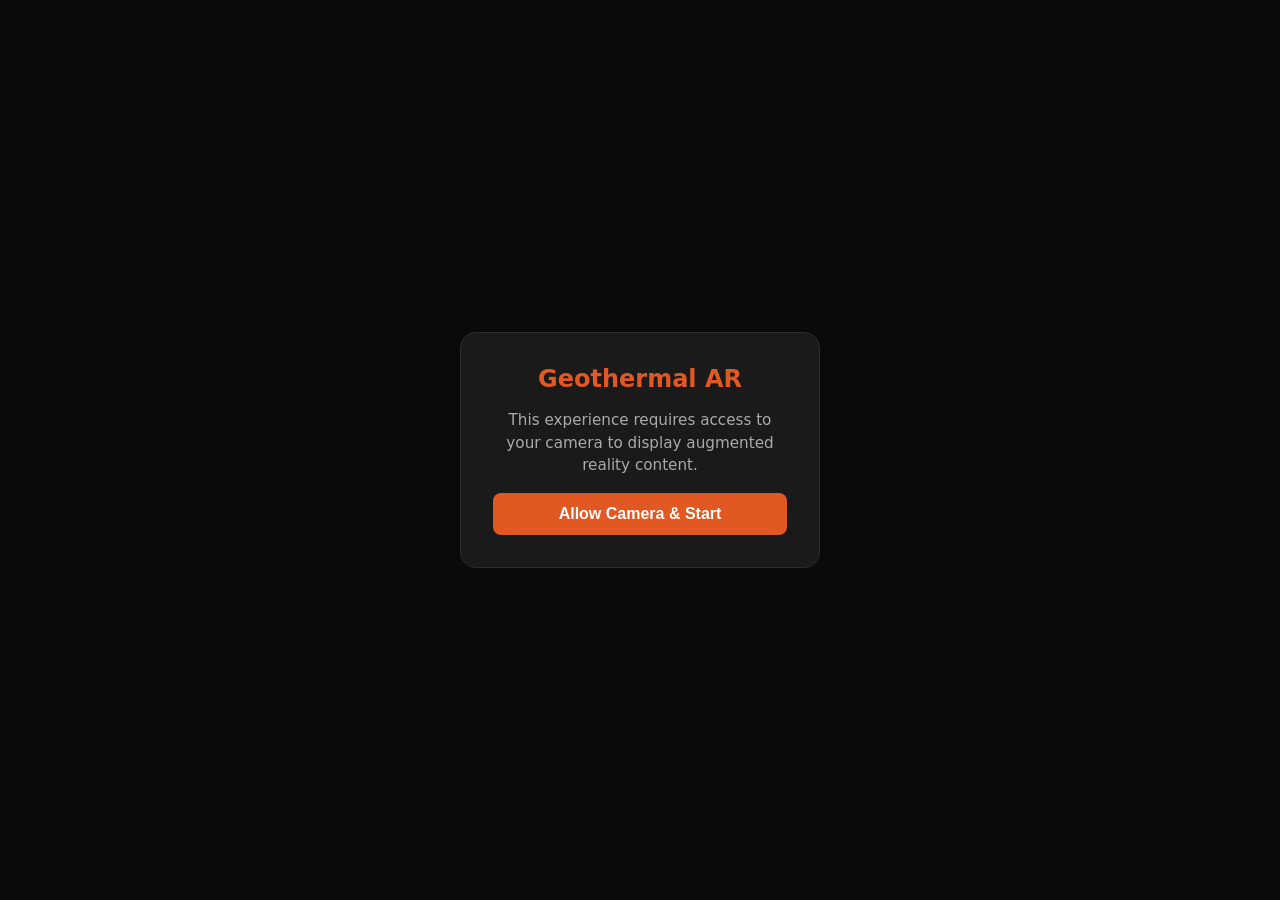
==== public/index.html @ 64436990 "Completed a simple UI and functionality for camera usage" ====
<!DOCTYPE html>
<html lang="en">
<head>
  <meta charset="UTF-8" />
  <meta name="viewport" content="width=device-width, initial-scale=1.0" />
  <title>Geothermal AR</title>
  <link rel="stylesheet" href="styles.css" />
</head>
<body>
  <div id="permission-screen">
    <div class="permission-card">
      <h1>Geothermal AR</h1>
      <p>This experience requires access to your camera to display augmented reality content.</p>
      <button id="start-btn">Allow Camera &amp; Start</button>
    </div>
  </div>

  <div id="ar-container" class="hidden">
    <div id="loader" class="hidden">
      <div class="spinner"></div>
      <p>Loading AR scene…</p>
    </div>

    <!-- AR.js scene is injected by scene.js after permission is granted -->
  </div>

  <script type="module" src="scene.js"></script>
</body>
</html>
---- public/styles.css ----
*, *::before, *::after {
  box-sizing: border-box;
  margin: 0;
  padding: 0;
}

body {
  font-family: system-ui, sans-serif;
  background: #0a0a0a;
  color: #f0f0f0;
  height: 100dvh;
  overflow: hidden;
}

.hidden {
  display: none !important;
}

/* ── Permission screen ── */
#permission-screen {
  display: flex;
  align-items: center;
  justify-content: center;
  height: 100dvh;
  padding: 1.5rem;
}

.permission-card {
  background: #1a1a1a;
  border: 1px solid #2e2e2e;
  border-radius: 1rem;
  padding: 2rem;
  max-width: 360px;
  text-align: center;
  display: flex;
  flex-direction: column;
  gap: 1rem;
}

.permission-card h1 {
  font-size: 1.5rem;
  font-weight: 700;
  color: #e25822;
}

.permission-card p {
  font-size: 0.95rem;
  line-height: 1.5;
  color: #aaa;
}

#start-btn {
  background: #e25822;
  color: #fff;
  border: none;
  border-radius: 0.5rem;
  padding: 0.75rem 1.5rem;
  font-size: 1rem;
  font-weight: 600;
  cursor: pointer;
  transition: background 0.2s;
}

#start-btn:hover {
  background: #c94d1a;
}

/* ── AR container ── */
#ar-container {
  position: relative;
  width: 100%;
  height: 100dvh;
}

#ar-container a-scene {
  width: 100%;
  height: 100%;
}

/* ── Loader overlay ── */
#loader {
  position: fixed;
  inset: 0;
  background: rgba(0, 0, 0, 0.7);
  display: flex;
  flex-direction: column;
  align-items: center;
  justify-content: center;
  gap: 1rem;
  z-index: 100;
}

.spinner {
  width: 48px;
  height: 48px;
  border: 4px solid #333;
  border-top-color: #e25822;
  border-radius: 50%;
  animation: spin 0.8s linear infinite;
}

@keyframes spin {
  to { transform: rotate(360deg); }
}
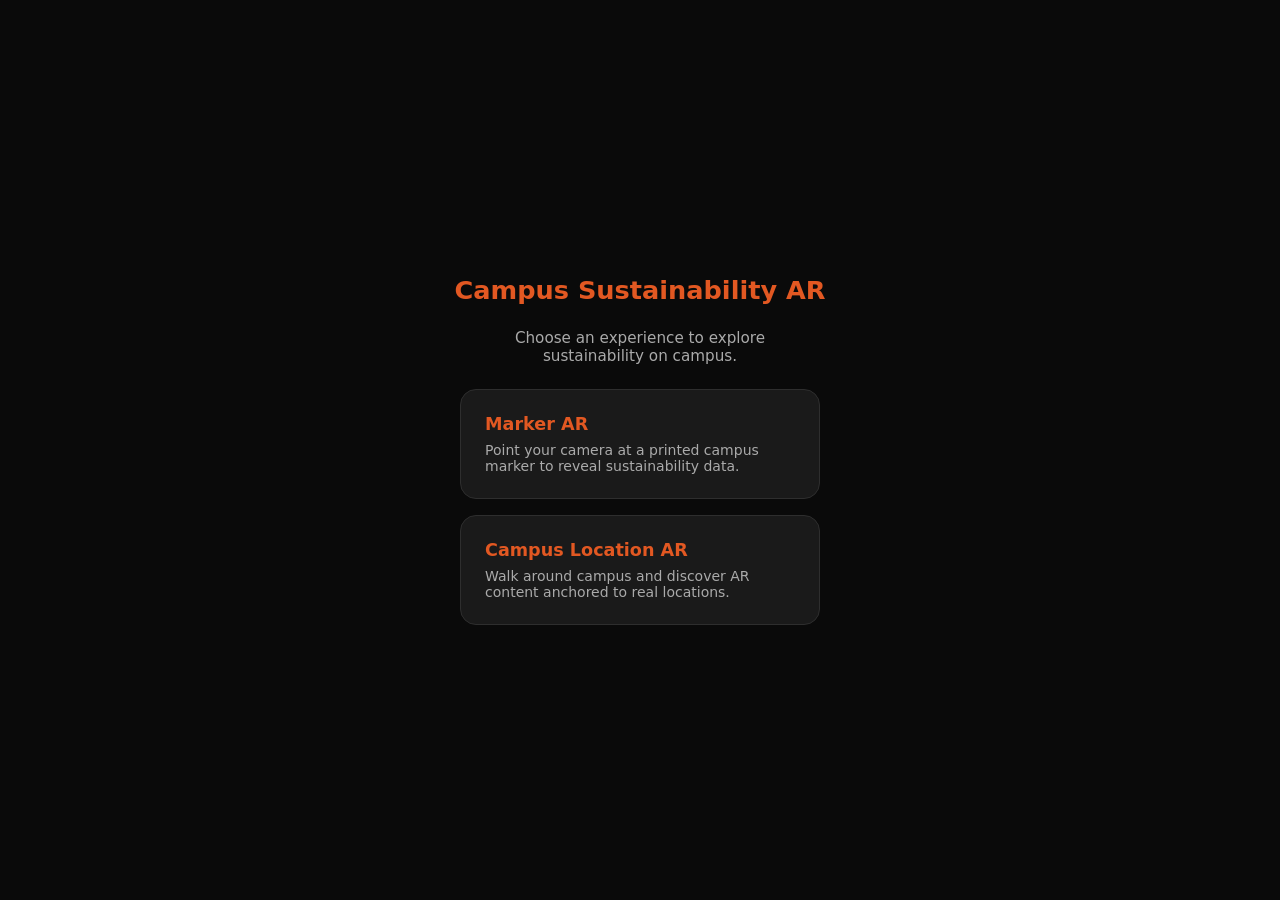
==== commit fa0a5b3c: "Set up the location AR feature" ====
--- a/public/index.html
+++ b/public/index.html
@@ -3,27 +3,87 @@
 <head>
   <meta charset="UTF-8" />
   <meta name="viewport" content="width=device-width, initial-scale=1.0" />
-  <title>Geothermal AR</title>
+  <title>Campus Sustainability AR</title>
   <link rel="stylesheet" href="styles.css" />
+  <style>
+    .home-screen {
+      display: flex;
+      flex-direction: column;
+      align-items: center;
+      justify-content: center;
+      height: 100dvh;
+      padding: 1.5rem;
+      gap: 1.5rem;
+    }
+
+    .home-screen h1 {
+      font-size: 1.6rem;
+      font-weight: 700;
+      color: #e25822;
+      text-align: center;
+    }
+
+    .home-screen p {
+      font-size: 0.95rem;
+      color: #aaa;
+      text-align: center;
+      max-width: 320px;
+    }
+
+    .experience-cards {
+      display: flex;
+      flex-direction: column;
+      gap: 1rem;
+      width: 100%;
+      max-width: 360px;
+    }
+
+    .experience-card {
+      background: #1a1a1a;
+      border: 1px solid #2e2e2e;
+      border-radius: 1rem;
+      padding: 1.5rem;
+      text-decoration: none;
+      color: #f0f0f0;
+      display: flex;
+      flex-direction: column;
+      gap: 0.5rem;
+      transition: border-color 0.2s;
+    }
+
+    .experience-card:hover {
+      border-color: #e25822;
+    }
+
+    .experience-card h2 {
+      font-size: 1.1rem;
+      font-weight: 600;
+      color: #e25822;
+    }
+
+    .experience-card p {
+      font-size: 0.875rem;
+      color: #aaa;
+      text-align: left;
+    }
+  </style>
 </head>
 <body>
-  <div id="permission-screen">
-    <div class="permission-card">
-      <h1>Geothermal AR</h1>
-      <p>This experience requires access to your camera to display augmented reality content.</p>
-      <button id="start-btn">Allow Camera &amp; Start</button>
+  <div class="home-screen">
+    <h1>Campus Sustainability AR</h1>
+    <p>Choose an experience to explore sustainability on campus.</p>
+
+    <div class="experience-cards">
+      <a href="marker/index.html" class="experience-card">
+        <h2>Marker AR</h2>
+        <p>Point your camera at a printed campus marker to reveal sustainability data.</p>
+      </a>
+
+      <a href="location/index.html" class="experience-card">
+        <h2>Campus Location AR</h2>
+        <p>Walk around campus and discover AR content anchored to real locations.</p>
+      </a>
     </div>
   </div>
-
-  <div id="ar-container" class="hidden">
-    <div id="loader" class="hidden">
-      <div class="spinner"></div>
-      <p>Loading AR scene…</p>
-    </div>
-
-    <!-- AR.js scene is injected by scene.js after permission is granted -->
-  </div>
-
-  <script type="module" src="scene.js"></script>
 </body>
 </html>
--- a/public/styles.css
+++ b/public/styles.css
@@ -77,6 +77,13 @@
   height: 100%;
 }
 
+/* AR.js camera feed — pinch zoom controlled via JS */
+video,
+.a-canvas {
+  transform-origin: center center;
+  transition: transform 0.05s linear;
+}
+
 /* ── Loader overlay ── */
 #loader {
   position: fixed;
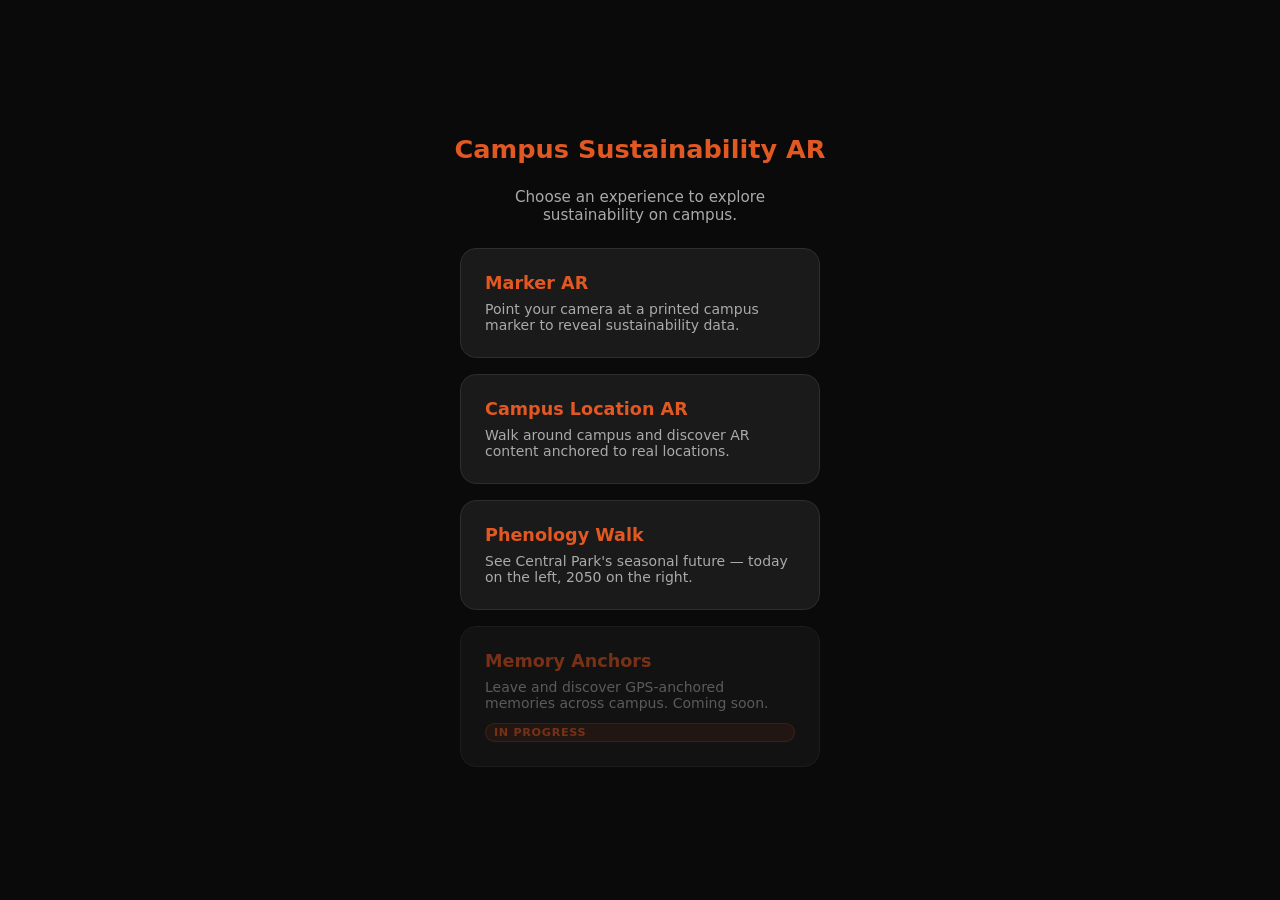
==== commit bb6d4f3e: "unfinish draft of pgenology experience" ====
--- a/public/index.html
+++ b/public/index.html
@@ -55,6 +55,30 @@
       border-color: #e25822;
     }
 
+    .experience-card--soon {
+      opacity: 0.5;
+      cursor: default;
+      position: relative;
+    }
+
+    .experience-card--soon:hover {
+      border-color: #2e2e2e;
+    }
+
+    .soon-badge {
+      display: inline-block;
+      margin-top: 0.25rem;
+      padding: 2px 8px;
+      border-radius: 999px;
+      font-size: 0.7rem;
+      font-weight: 700;
+      letter-spacing: 0.06em;
+      text-transform: uppercase;
+      background: rgba(226, 88, 34, 0.15);
+      border: 1px solid rgba(226, 88, 34, 0.35);
+      color: #e25822;
+    }
+
     .experience-card h2 {
       font-size: 1.1rem;
       font-weight: 600;
@@ -83,6 +107,17 @@
         <h2>Campus Location AR</h2>
         <p>Walk around campus and discover AR content anchored to real locations.</p>
       </a>
+
+      <a href="phenology/index.html" class="experience-card">
+        <h2>Phenology Walk</h2>
+        <p>See Central Park's seasonal future — today on the left, 2050 on the right.</p>
+      </a>
+
+      <div class="experience-card experience-card--soon">
+        <h2>Memory Anchors</h2>
+        <p>Leave and discover GPS-anchored memories across campus. Coming soon.</p>
+        <span class="soon-badge">In Progress</span>
+      </div>
     </div>
   </div>
 </body>
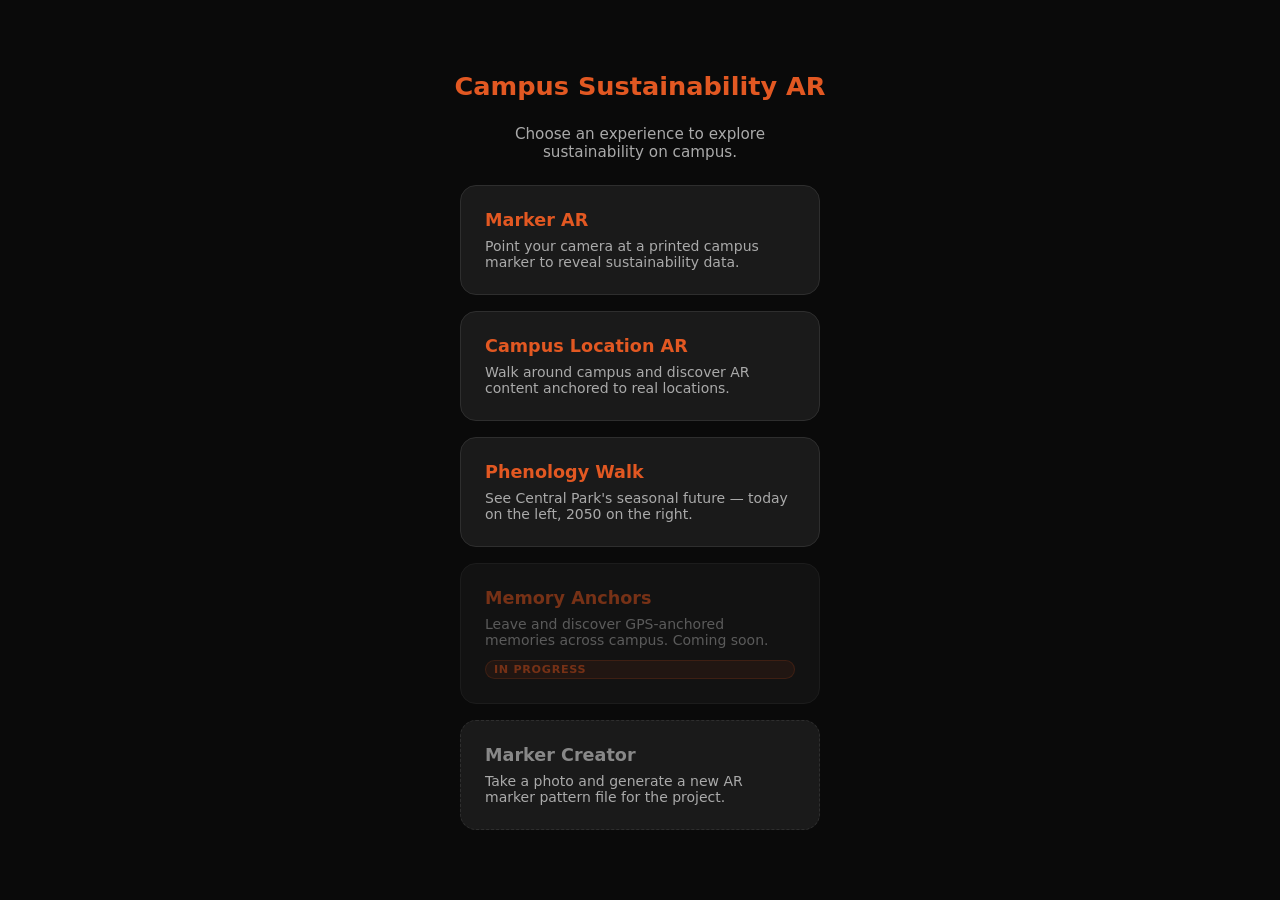
==== commit 0d990d42: "automating the additional of new markers by taking pictures, added a validation step" ====
--- a/public/index.html
+++ b/public/index.html
@@ -118,6 +118,11 @@
         <p>Leave and discover GPS-anchored memories across campus. Coming soon.</p>
         <span class="soon-badge">In Progress</span>
       </div>
+
+      <a href="marker-creator/index.html" class="experience-card" style="border-style: dashed;">
+        <h2 style="color:#888;">Marker Creator</h2>
+        <p>Take a photo and generate a new AR marker pattern file for the project.</p>
+      </a>
     </div>
   </div>
 </body>
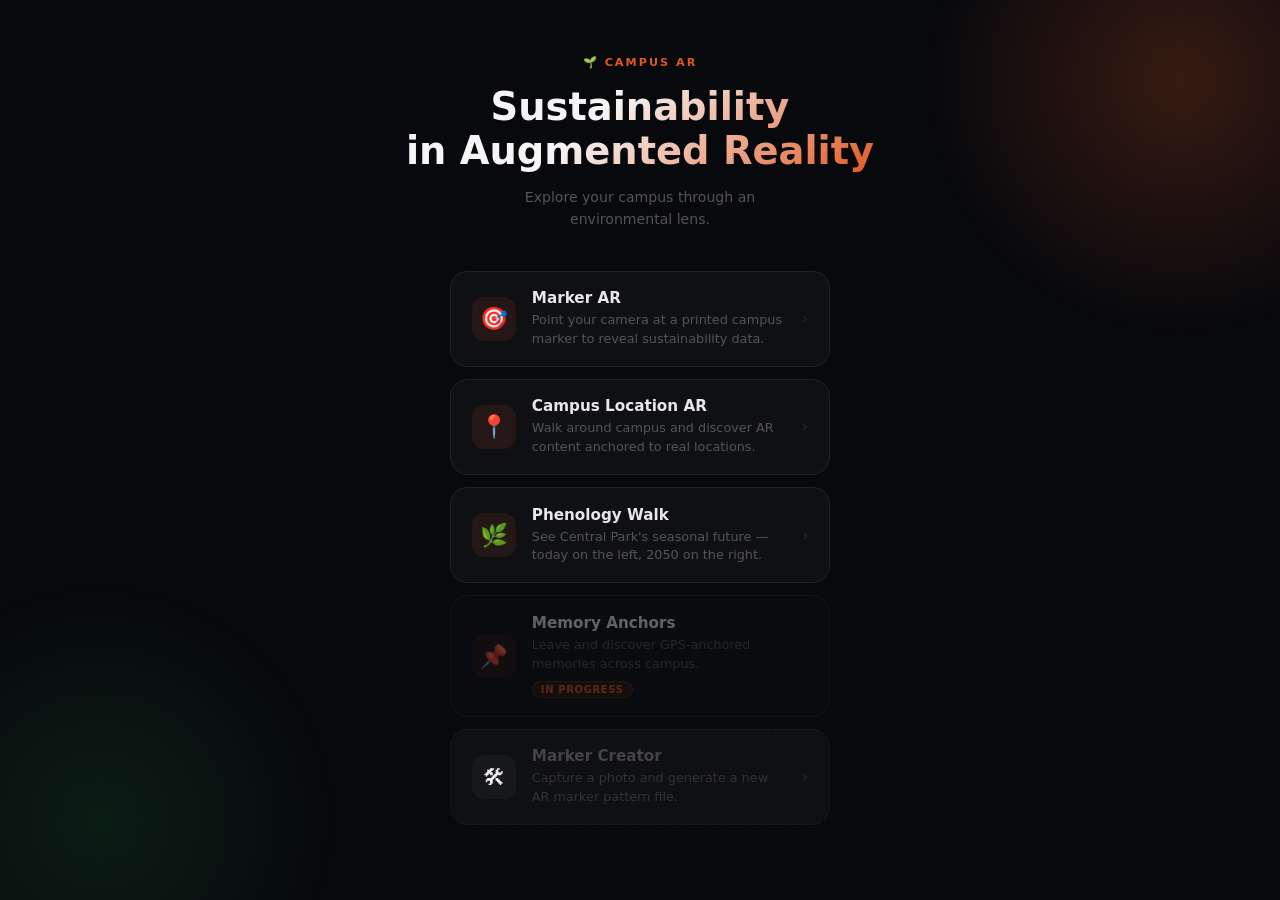
==== commit 97160346: "adjusting the main UI" ====
--- a/public/index.html
+++ b/public/index.html
@@ -6,123 +6,302 @@
   <title>Campus Sustainability AR</title>
   <link rel="stylesheet" href="styles.css" />
   <style>
+    /* ── Override global body for the home screen ───────────── */
+    body {
+      height: auto;
+      min-height: 100dvh;
+      overflow-y: auto;
+      background: #07090d;
+    }
+
+    /* ── Ambient background blobs ───────────────────────────── */
+    body::before,
+    body::after {
+      content: '';
+      position: fixed;
+      border-radius: 50%;
+      pointer-events: none;
+      z-index: 0;
+    }
+
+    /* Warm orange blob — top right */
+    body::before {
+      width: 520px;
+      height: 520px;
+      background: radial-gradient(circle, rgba(226,88,34,0.22) 0%, transparent 70%);
+      top: -180px;
+      right: -160px;
+      animation: blob-a 14s ease-in-out infinite alternate;
+    }
+
+    /* Cool green blob — bottom left */
+    body::after {
+      width: 480px;
+      height: 480px;
+      background: radial-gradient(circle, rgba(34,120,60,0.18) 0%, transparent 70%);
+      bottom: -160px;
+      left: -140px;
+      animation: blob-b 18s ease-in-out infinite alternate;
+    }
+
+    @keyframes blob-a {
+      from { transform: translate(0, 0) scale(1); }
+      to   { transform: translate(-50px, 70px) scale(1.12); }
+    }
+    @keyframes blob-b {
+      from { transform: translate(0, 0) scale(1); }
+      to   { transform: translate(50px, -50px) scale(1.1); }
+    }
+
+    /* ── Page layout ────────────────────────────────────────── */
     .home-screen {
+      position: relative;
+      z-index: 1;
       display: flex;
       flex-direction: column;
       align-items: center;
-      justify-content: center;
-      height: 100dvh;
-      padding: 1.5rem;
-      gap: 1.5rem;
-    }
-
-    .home-screen h1 {
-      font-size: 1.6rem;
+      min-height: 100dvh;
+      padding: 3.5rem 1.5rem 2.5rem;
+    }
+
+    /* ── Header ─────────────────────────────────────────────── */
+    .home-eyebrow {
+      font-size: 0.7rem;
       font-weight: 700;
+      letter-spacing: 0.18em;
+      text-transform: uppercase;
       color: #e25822;
+      margin-bottom: 1rem;
+      animation: rise 0.5s 0.05s ease both;
+    }
+
+    .home-title {
+      font-size: clamp(1.75rem, 6vw, 2.4rem);
+      font-weight: 800;
+      line-height: 1.15;
       text-align: center;
-    }
-
-    .home-screen p {
-      font-size: 0.95rem;
-      color: #aaa;
+      background: linear-gradient(140deg, #f5f5f5 40%, #e25822 100%);
+      -webkit-background-clip: text;
+      -webkit-text-fill-color: transparent;
+      background-clip: text;
+      margin-bottom: 0.85rem;
+      animation: rise 0.55s 0.15s ease both;
+    }
+
+    .home-subtitle {
+      font-size: 0.88rem;
+      color: #555;
       text-align: center;
-      max-width: 320px;
-    }
-
+      max-width: 260px;
+      line-height: 1.55;
+      margin-bottom: 2.5rem;
+      animation: rise 0.55s 0.25s ease both;
+    }
+
+    /* ── Cards ──────────────────────────────────────────────── */
     .experience-cards {
       display: flex;
       flex-direction: column;
-      gap: 1rem;
+      gap: 0.75rem;
       width: 100%;
-      max-width: 360px;
+      max-width: 380px;
     }
 
     .experience-card {
-      background: #1a1a1a;
-      border: 1px solid #2e2e2e;
-      border-radius: 1rem;
-      padding: 1.5rem;
+      background: rgba(255,255,255,0.03);
+      border: 1px solid rgba(255,255,255,0.07);
+      border-radius: 1.1rem;
+      padding: 1.1rem 1.3rem;
       text-decoration: none;
       color: #f0f0f0;
       display: flex;
+      align-items: center;
+      gap: 1rem;
+      backdrop-filter: blur(6px);
+      -webkit-backdrop-filter: blur(6px);
+      transition: transform 0.25s ease, border-color 0.25s ease,
+                  box-shadow 0.25s ease, background 0.25s ease;
+      /* entrance animation — filled in per nth-child below */
+      opacity: 0;
+      animation: rise 0.5s ease forwards;
+    }
+
+    .experience-card:nth-child(1) { animation-delay: 0.32s; }
+    .experience-card:nth-child(2) { animation-delay: 0.42s; }
+    .experience-card:nth-child(3) { animation-delay: 0.52s; }
+    .experience-card:nth-child(4) { animation-delay: 0.62s; }
+    .experience-card:nth-child(5) { animation-delay: 0.72s; }
+
+    .experience-card:hover {
+      transform: translateY(-3px);
+      border-color: rgba(226,88,34,0.45);
+      box-shadow: 0 8px 28px rgba(226,88,34,0.12);
+      background: rgba(226,88,34,0.05);
+    }
+
+    /* ── Card icon box ──────────────────────────────────────── */
+    .card-icon {
+      flex-shrink: 0;
+      width: 44px;
+      height: 44px;
+      border-radius: 12px;
+      background: rgba(226,88,34,0.1);
+      display: flex;
+      align-items: center;
+      justify-content: center;
+      font-size: 1.4rem;
+      transition: background 0.25s ease;
+    }
+    .experience-card:hover .card-icon {
+      background: rgba(226,88,34,0.18);
+    }
+
+    /* ── Card text ──────────────────────────────────────────── */
+    .card-body {
+      flex: 1;
+      display: flex;
       flex-direction: column;
-      gap: 0.5rem;
-      transition: border-color 0.2s;
-    }
-
-    .experience-card:hover {
-      border-color: #e25822;
-    }
-
+      gap: 0.25rem;
+    }
+
+    .experience-card h2 {
+      font-size: 0.95rem;
+      font-weight: 600;
+      color: #e8e8e8;
+    }
+
+    .experience-card p {
+      font-size: 0.8rem;
+      color: #555;
+      line-height: 1.45;
+    }
+
+    /* ── Arrow chevron ──────────────────────────────────────── */
+    .card-arrow {
+      flex-shrink: 0;
+      color: #2a2a2a;
+      font-size: 1rem;
+      transition: transform 0.2s ease, color 0.2s ease;
+    }
+    .experience-card:hover .card-arrow {
+      transform: translateX(4px);
+      color: #e25822;
+    }
+
+    /* ── "Coming soon" card ─────────────────────────────────── */
     .experience-card--soon {
-      opacity: 0.5;
+      animation-name: rise-dim;  /* fades to 0.4 opacity instead of 1 */
       cursor: default;
-      position: relative;
-    }
-
+    }
     .experience-card--soon:hover {
-      border-color: #2e2e2e;
+      transform: none;
+      border-color: rgba(255,255,255,0.07);
+      box-shadow: none;
+      background: rgba(255,255,255,0.03);
+    }
+    .experience-card--soon:hover .card-icon {
+      background: rgba(226,88,34,0.1);
     }
 
     .soon-badge {
       display: inline-block;
-      margin-top: 0.25rem;
+      margin-top: 4px;
       padding: 2px 8px;
       border-radius: 999px;
-      font-size: 0.7rem;
+      font-size: 0.62rem;
       font-weight: 700;
-      letter-spacing: 0.06em;
+      letter-spacing: 0.07em;
       text-transform: uppercase;
-      background: rgba(226, 88, 34, 0.15);
-      border: 1px solid rgba(226, 88, 34, 0.35);
+      background: rgba(226,88,34,0.12);
+      border: 1px solid rgba(226,88,34,0.28);
       color: #e25822;
-    }
-
-    .experience-card h2 {
-      font-size: 1.1rem;
-      font-weight: 600;
-      color: #e25822;
-    }
-
-    .experience-card p {
-      font-size: 0.875rem;
-      color: #aaa;
-      text-align: left;
+      align-self: flex-start;
+    }
+
+    /* ── Dev-tool card ──────────────────────────────────────── */
+    .experience-card--dev {
+      border-style: dashed;
+      border-color: rgba(255,255,255,0.05);
+    }
+    .experience-card--dev h2   { color: #444; }
+    .experience-card--dev p    { color: #333; }
+    .experience-card--dev .card-icon { background: rgba(255,255,255,0.03); }
+    .experience-card--dev:hover {
+      border-color: rgba(255,255,255,0.12);
+      box-shadow: none;
+      background: rgba(255,255,255,0.02);
+    }
+    .experience-card--dev:hover .card-icon {
+      background: rgba(255,255,255,0.05);
+    }
+    .experience-card--dev:hover .card-arrow { color: #444; transform: none; }
+
+    /* ── Entrance keyframes ─────────────────────────────────── */
+    @keyframes rise {
+      from { opacity: 0; transform: translateY(14px); }
+      to   { opacity: 1; transform: translateY(0); }
+    }
+
+    @keyframes rise-dim {
+      from { opacity: 0; transform: translateY(14px); }
+      to   { opacity: 0.4; transform: translateY(0); }
     }
   </style>
 </head>
 <body>
   <div class="home-screen">
-    <h1>Campus Sustainability AR</h1>
-    <p>Choose an experience to explore sustainability on campus.</p>
+
+    <p class="home-eyebrow">🌱 Campus AR</p>
+    <h1 class="home-title">Sustainability<br>in Augmented Reality</h1>
+    <p class="home-subtitle">Explore your campus through an environmental lens.</p>
 
     <div class="experience-cards">
+
       <a href="marker/index.html" class="experience-card">
-        <h2>Marker AR</h2>
-        <p>Point your camera at a printed campus marker to reveal sustainability data.</p>
+        <div class="card-icon">🎯</div>
+        <div class="card-body">
+          <h2>Marker AR</h2>
+          <p>Point your camera at a printed campus marker to reveal sustainability data.</p>
+        </div>
+        <span class="card-arrow">›</span>
       </a>
 
       <a href="location/index.html" class="experience-card">
-        <h2>Campus Location AR</h2>
-        <p>Walk around campus and discover AR content anchored to real locations.</p>
+        <div class="card-icon">📍</div>
+        <div class="card-body">
+          <h2>Campus Location AR</h2>
+          <p>Walk around campus and discover AR content anchored to real locations.</p>
+        </div>
+        <span class="card-arrow">›</span>
       </a>
 
       <a href="phenology/index.html" class="experience-card">
-        <h2>Phenology Walk</h2>
-        <p>See Central Park's seasonal future — today on the left, 2050 on the right.</p>
+        <div class="card-icon">🌿</div>
+        <div class="card-body">
+          <h2>Phenology Walk</h2>
+          <p>See Central Park's seasonal future — today on the left, 2050 on the right.</p>
+        </div>
+        <span class="card-arrow">›</span>
       </a>
 
       <div class="experience-card experience-card--soon">
-        <h2>Memory Anchors</h2>
-        <p>Leave and discover GPS-anchored memories across campus. Coming soon.</p>
-        <span class="soon-badge">In Progress</span>
+        <div class="card-icon">📌</div>
+        <div class="card-body">
+          <h2>Memory Anchors</h2>
+          <p>Leave and discover GPS-anchored memories across campus.</p>
+          <span class="soon-badge">In Progress</span>
+        </div>
       </div>
 
-      <a href="marker-creator/index.html" class="experience-card" style="border-style: dashed;">
-        <h2 style="color:#888;">Marker Creator</h2>
-        <p>Take a photo and generate a new AR marker pattern file for the project.</p>
+      <a href="marker-creator/index.html" class="experience-card experience-card--dev">
+        <div class="card-icon">🛠</div>
+        <div class="card-body">
+          <h2>Marker Creator</h2>
+          <p>Capture a photo and generate a new AR marker pattern file.</p>
+        </div>
+        <span class="card-arrow">›</span>
       </a>
+
     </div>
   </div>
 </body>
